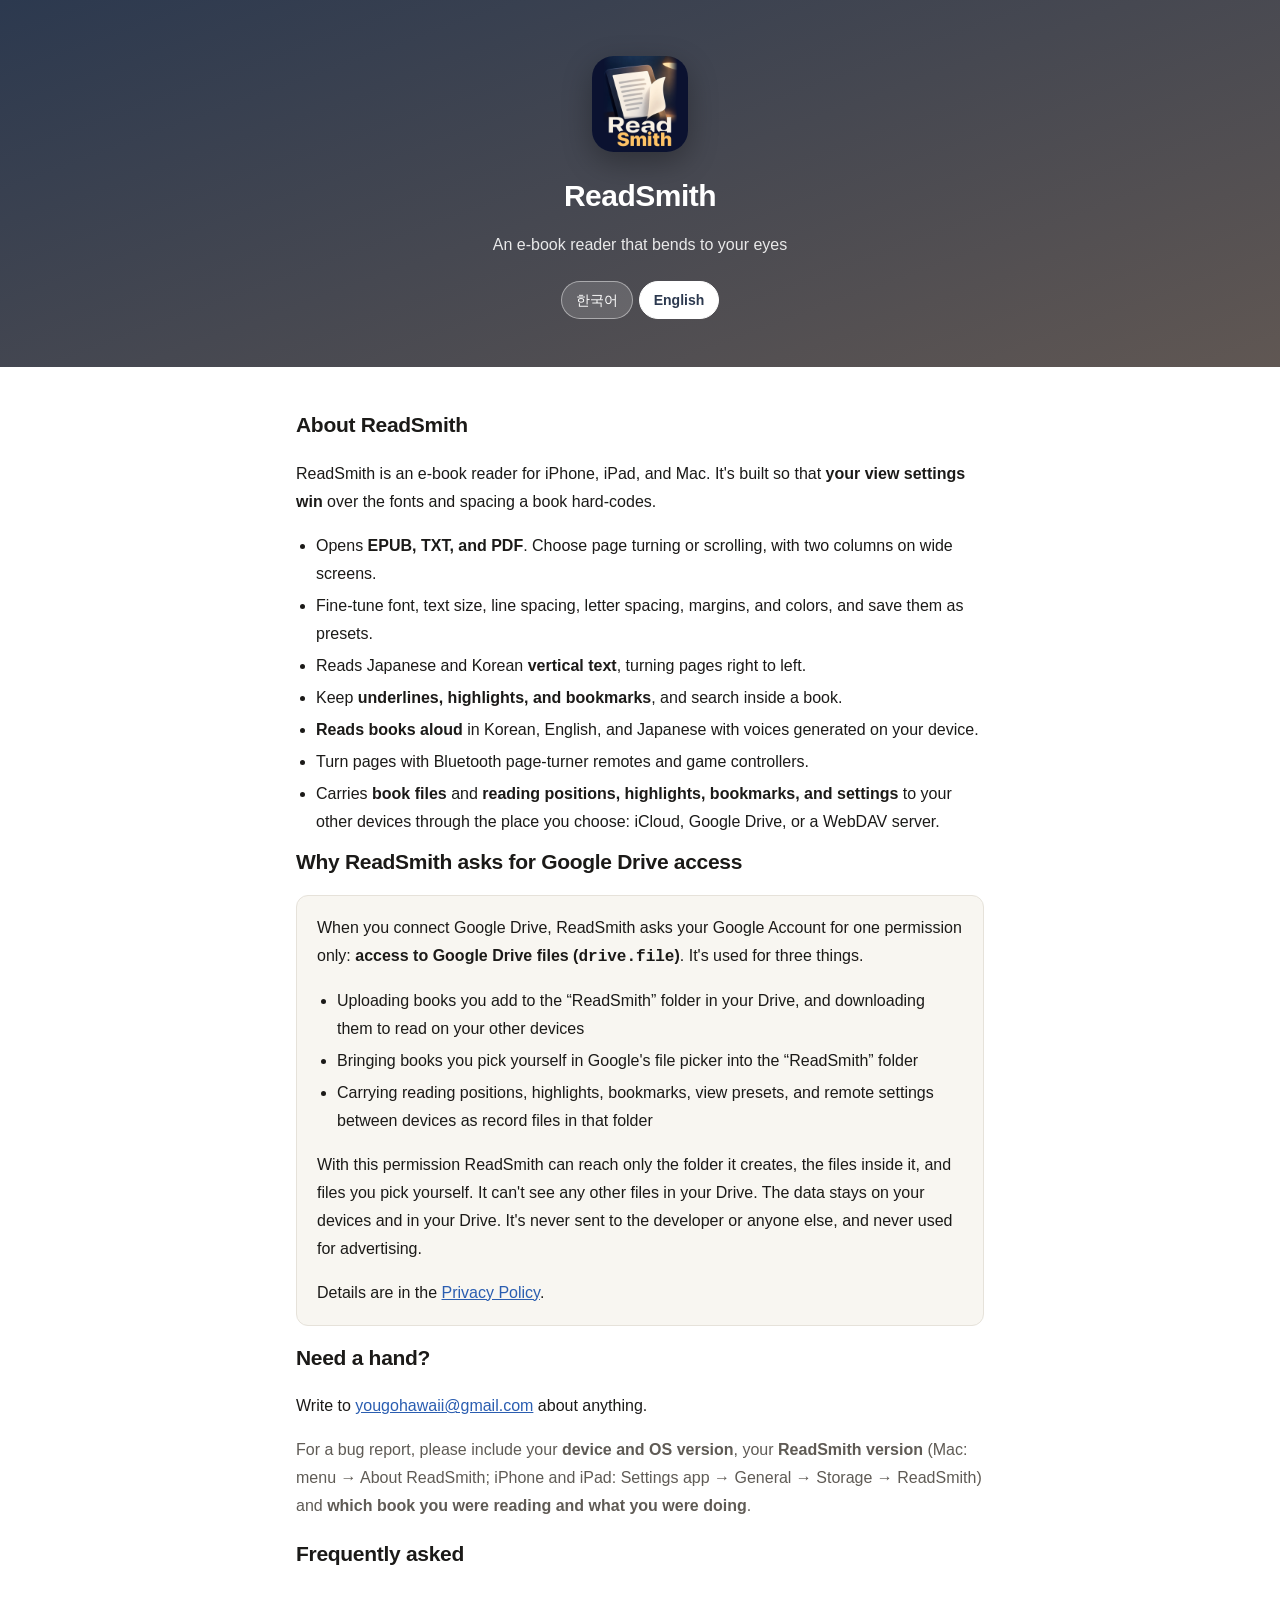
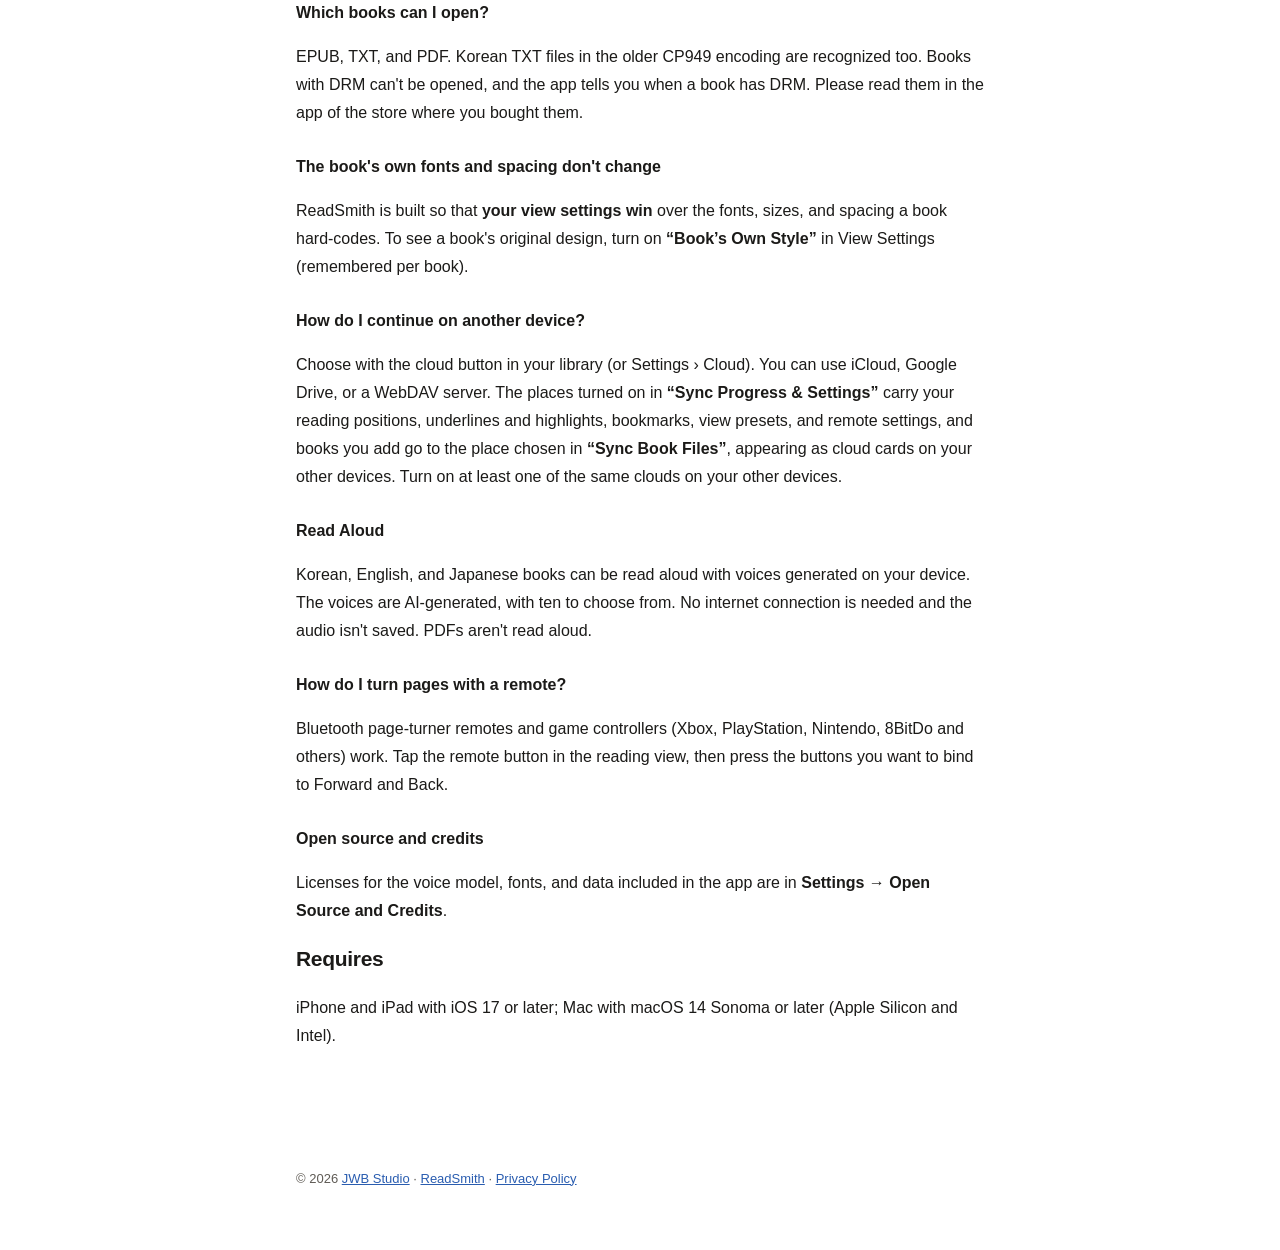
==== readsmith/index.html @ b88ccd4e "jwbstudio.app: 스튜디오 첫 화면, ReadSmith 페이지를 /readsmith/ 로(원본 ReadSmith 저장소 Site/), CNAME" ====
<!doctype html>
<html lang="ko">
<meta charset="utf-8">
<meta name="viewport" content="width=device-width,initial-scale=1">
<title>ReadSmith · 전자책 리더 · E-book Reader</title>
<meta name="description" content="ReadSmith — 책이 정한 글꼴과 간격보다 내 설정이 이기는 아이폰·아이패드·맥 전자책 리더. ReadSmith is an e-book reader for iPhone, iPad, and Mac.">
<script>document.documentElement.classList.add('js')</script>
<link rel="stylesheet" href="style.css">
<link rel="icon" href="icon.png">
<header>
  <img src="icon.png" alt="ReadSmith">
  <h1>ReadSmith</h1>
  <p><span data-loc="ko">내 눈에 맞춰 읽는 전자책 리더</span><span data-loc="en">An e-book reader that bends to your eyes</span></p>
  <div class="lang">
    <button data-pick="ko">한국어</button><button data-pick="en">English</button>
  </div>
</header>
<main>

<section data-loc="ko">
  <h2>ReadSmith는</h2>
  <p>아이폰, 아이패드, 맥에서 쓰는 전자책 리더입니다. 책에 박혀 있는 글꼴과 간격보다 <b>사용자가 정한 보기 설정이 이기도록</b> 만들었습니다.</p>
  <ul>
    <li><b>EPUB, TXT, PDF</b>를 엽니다. 쪽 넘김과 스크롤을 고르고, 넓은 화면은 두 단으로 봅니다.</li>
    <li>글꼴, 글자 크기, 줄 간격, 글자 간격, 여백, 색을 세밀하게 고르고 프리셋으로 저장합니다.</li>
    <li>일본어·한국어 <b>세로쓰기</b> 책을 오른쪽에서 왼쪽으로 넘기며 읽습니다.</li>
    <li><b>밑줄, 형광펜, 북마크</b>를 남기고, 책 안 검색으로 찾습니다.</li>
    <li>한국어, 영어, 일본어 책을 <b>기기 안에서 만든 목소리로 소리 내어 읽습니다.</b></li>
    <li>블루투스 페이지 넘김 리모컨과 게임패드로 쪽을 넘깁니다.</li>
    <li>iCloud, Google Drive, WebDAV 서버 가운데 고른 곳으로 <b>책 파일</b>과 <b>읽던 자리·밑줄·북마크·설정</b>을 다른 기기와 잇습니다.</li>
  </ul>

  <h2>Google Drive 접근을 청하는 까닭</h2>
  <div class="card">
    <p style="margin-top:0">Google Drive를 연결하면 ReadSmith는 Google 계정에 <b>Google Drive 파일 접근(<code>drive.file</code>)</b> 하나만 청합니다. 쓰는 곳은 셋입니다.</p>
    <ul>
      <li>넣은 책을 Drive의 «ReadSmith» 폴더에 올리고, 다른 기기에서 그 책을 받아 읽기</li>
      <li>Google 파일 선택 창에서 직접 고른 책을 «ReadSmith» 폴더로 가져오기</li>
      <li>읽던 자리, 밑줄, 북마크, 보기 프리셋, 리모컨 설정을 그 폴더 안의 기록 파일로 기기 사이에 잇기</li>
    </ul>
    <p>이 권한으로는 ReadSmith가 만든 폴더와 그 안의 파일, 그리고 사용자가 직접 고른 파일에만 닿습니다. 드라이브의 다른 파일은 볼 수 없습니다.
       받은 데이터는 사용자의 기기와 Drive에만 있고, 개발자를 비롯해 누구에게도 보내지 않으며 광고에 쓰지 않습니다.</p>
    <p style="margin-bottom:0">자세한 내용은 <a href="privacy.html">개인정보 처리방침</a>에 있습니다.</p>
  </div>

  <h2>도움이 필요하시면</h2>
  <p>무엇이든 메일로 보내 주십시오. <a href="mailto:yougohawaii@gmail.com">yougohawaii@gmail.com</a></p>
  <p class="dim">버그를 알려 주실 때는 <b>기기와 운영체제 버전</b>, <b>ReadSmith 버전</b>(맥: 메뉴 → ReadSmith에 관하여, 아이폰·아이패드: 설정 앱 → 일반 → 저장 공간 → ReadSmith),
     그리고 <b>어떤 책에서 무엇을 하다가 생겼는지</b>를 함께 적어 주시면 훨씬 빨리 찾습니다.</p>

  <h2>자주 묻는 것</h2>

  <h3>어떤 책을 열 수 있나요?</h3>
  <p>EPUB, TXT, PDF를 엽니다. 한국어 TXT 파일의 옛 인코딩(CP949)도 알아봅니다.
     DRM이 걸린 책은 열 수 없고, 열 때 DRM이라고 알려 드립니다. 구매한 서점의 앱에서 읽어 주십시오.</p>

  <h3>책에 정해진 글꼴이나 간격이 바뀌지 않습니다</h3>
  <p>ReadSmith는 책이 박아 둔 글꼴·크기·간격보다 <b>사용자의 보기 설정이 이기도록</b> 만들었습니다.
     책 디자인 그대로 보고 싶으시면 보기 설정의 <b>«책 모양 그대로»</b>를 켜 주십시오(책마다 따로 기억합니다).</p>

  <h3>여러 기기에서 이어 읽으려면</h3>
  <p>서재의 구름 단추(또는 설정 › 클라우드)에서 고릅니다. iCloud, Google Drive, WebDAV 서버를 쓸 수 있습니다.
     <b>«기록과 설정 동기화»</b>에서 켠 곳으로 읽던 자리, 밑줄·형광펜, 북마크, 보기 프리셋, 리모컨 설정이 이어지고,
     <b>«책 파일 동기화»</b>에서 고른 곳에 넣은 책이 올라가 다른 기기에서 구름 카드로 보입니다. 다른 기기도 같은 클라우드를 하나 이상 켜 주십시오.</p>

  <h3>소리로 읽기</h3>
  <p>한국어·영어·일본어 책을 기기 안에서 만든 목소리로 읽어 드립니다. 목소리는 AI로 만든 음성이며 열 가지 중에서 고를 수 있습니다.
     인터넷 연결이 필요 없고, 소리를 저장하지 않습니다. PDF는 소리로 읽지 않습니다.</p>

  <h3>리모컨으로 쪽을 넘기려면</h3>
  <p>블루투스 페이지 넘김 리모컨과 게임패드(엑스박스·플레이스테이션·닌텐도·8BitDo 등)를 쓸 수 있습니다.
     읽기 화면의 리모컨 단추를 누르고, 쓰실 버튼을 눌러 «앞으로»·«뒤로»에 묶어 주십시오.</p>

  <h3>오픈 소스와 출처</h3>
  <p>앱에 함께 들어 있는 음성 모델·글꼴·자료의 라이선스는 앱의 <b>설정 → 오픈 소스와 출처</b>에서 보실 수 있습니다.</p>

  <h2>필요한 것</h2>
  <p>iPhone·iPad는 iOS 17 이상, Mac은 macOS 14 Sonoma 이상(Apple Silicon과 Intel 모두).</p>
</section>

<section data-loc="en">
  <h2>About ReadSmith</h2>
  <p>ReadSmith is an e-book reader for iPhone, iPad, and Mac. It's built so that <b>your view settings win</b> over the fonts and spacing a book hard-codes.</p>
  <ul>
    <li>Opens <b>EPUB, TXT, and PDF</b>. Choose page turning or scrolling, with two columns on wide screens.</li>
    <li>Fine-tune font, text size, line spacing, letter spacing, margins, and colors, and save them as presets.</li>
    <li>Reads Japanese and Korean <b>vertical text</b>, turning pages right to left.</li>
    <li>Keep <b>underlines, highlights, and bookmarks</b>, and search inside a book.</li>
    <li><b>Reads books aloud</b> in Korean, English, and Japanese with voices generated on your device.</li>
    <li>Turn pages with Bluetooth page-turner remotes and game controllers.</li>
    <li>Carries <b>book files</b> and <b>reading positions, highlights, bookmarks, and settings</b> to your other devices through the place you choose: iCloud, Google Drive, or a WebDAV server.</li>
  </ul>

  <h2>Why ReadSmith asks for Google Drive access</h2>
  <div class="card">
    <p style="margin-top:0">When you connect Google Drive, ReadSmith asks your Google Account for one permission only: <b>access to Google Drive files (<code>drive.file</code>)</b>. It's used for three things.</p>
    <ul>
      <li>Uploading books you add to the “ReadSmith” folder in your Drive, and downloading them to read on your other devices</li>
      <li>Bringing books you pick yourself in Google's file picker into the “ReadSmith” folder</li>
      <li>Carrying reading positions, highlights, bookmarks, view presets, and remote settings between devices as record files in that folder</li>
    </ul>
    <p>With this permission ReadSmith can reach only the folder it creates, the files inside it, and files you pick yourself. It can't see any other files in your Drive.
       The data stays on your devices and in your Drive. It's never sent to the developer or anyone else, and never used for advertising.</p>
    <p style="margin-bottom:0">Details are in the <a href="privacy.html">Privacy Policy</a>.</p>
  </div>

  <h2>Need a hand?</h2>
  <p>Write to <a href="mailto:yougohawaii@gmail.com">yougohawaii@gmail.com</a> about anything.</p>
  <p class="dim">For a bug report, please include your <b>device and OS version</b>, your <b>ReadSmith version</b>
     (Mac: menu → About ReadSmith; iPhone and iPad: Settings app → General → Storage → ReadSmith) and <b>which book you were reading and what you were doing</b>.</p>

  <h2>Frequently asked</h2>

  <h3>Which books can I open?</h3>
  <p>EPUB, TXT, and PDF. Korean TXT files in the older CP949 encoding are recognized too.
     Books with DRM can't be opened, and the app tells you when a book has DRM. Please read them in the app of the store where you bought them.</p>

  <h3>The book's own fonts and spacing don't change</h3>
  <p>ReadSmith is built so that <b>your view settings win</b> over the fonts, sizes, and spacing a book hard-codes.
     To see a book's original design, turn on <b>“Book’s Own Style”</b> in View Settings (remembered per book).</p>

  <h3>How do I continue on another device?</h3>
  <p>Choose with the cloud button in your library (or Settings › Cloud). You can use iCloud, Google Drive, or a WebDAV server.
     The places turned on in <b>“Sync Progress &amp; Settings”</b> carry your reading positions, underlines and highlights, bookmarks, view presets, and remote settings,
     and books you add go to the place chosen in <b>“Sync Book Files”</b>, appearing as cloud cards on your other devices. Turn on at least one of the same clouds on your other devices.</p>

  <h3>Read Aloud</h3>
  <p>Korean, English, and Japanese books can be read aloud with voices generated on your device. The voices are AI-generated, with ten to choose from.
     No internet connection is needed and the audio isn't saved. PDFs aren't read aloud.</p>

  <h3>How do I turn pages with a remote?</h3>
  <p>Bluetooth page-turner remotes and game controllers (Xbox, PlayStation, Nintendo, 8BitDo and others) work.
     Tap the remote button in the reading view, then press the buttons you want to bind to Forward and Back.</p>

  <h3>Open source and credits</h3>
  <p>Licenses for the voice model, fonts, and data included in the app are in <b>Settings → Open Source and Credits</b>.</p>

  <h2>Requires</h2>
  <p>iPhone and iPad with iOS 17 or later; Mac with macOS 14 Sonoma or later (Apple Silicon and Intel).</p>
</section>
</main>
<footer>
  <div data-loc="ko">© 2026 <a href="/">JWB Studio</a> · <a href="./">ReadSmith</a> · <a href="privacy.html">개인정보 처리방침</a></div>
  <div data-loc="en">© 2026 <a href="/">JWB Studio</a> · <a href="./">ReadSmith</a> · <a href="privacy.html">Privacy Policy</a></div>
</footer>
<script src="lang.js"></script>
---- readsmith/style.css ----
/* ReadSmith 공개 페이지(지원·개인정보 처리방침). 머리 색은 앱 아이콘의 위·아래 띠에서 뽑았다(#2C394F → #605753).
   틀은 Nanopik 공개 페이지와 같다(전역 규칙: 지원·개인정보 URL 은 앱 저장소 Site/ 원본 → 공개 저장소 <앱>-site). */
:root{
  --head-1:#2C394F; --head-2:#605753; --gold:#C9A86A;
  --bg:#ffffff; --fg:#1b1a18; --dim:#5f5b55; --line:#e6e2da; --card:#f8f6f1; --link:#2a5db0;
}
@media (prefers-color-scheme: dark){
  :root:not([data-theme="light"]){
    --bg:#121110; --fg:#ece8e1; --dim:#a39d93; --line:#2c2925; --card:#1a1816; --link:#8fb4ee;
  }
}
:root[data-theme="dark"]{
  --bg:#121110; --fg:#ece8e1; --dim:#a39d93; --line:#2c2925; --card:#1a1816; --link:#8fb4ee;
}
*{box-sizing:border-box}
body{margin:0;background:var(--bg);color:var(--fg);
  font:16px/1.75 -apple-system,BlinkMacSystemFont,"Apple SD Gothic Neo","Segoe UI",sans-serif;
  -webkit-font-smoothing:antialiased}
header{background:linear-gradient(160deg,var(--head-1),var(--head-2));color:#fff;
  padding:56px 16px 48px;text-align:center}
header img{width:96px;height:96px;border-radius:21.5px;display:block;margin:0 auto 18px;
  box-shadow:0 10px 30px rgba(0,0,0,.3)}
header h1{margin:0;font-size:30px;letter-spacing:-.5px}
header p{margin:8px 0 0;opacity:.88;font-size:16px}
main{max-width:720px;margin:0 auto;padding:0 16px 80px}
section{padding-top:40px}
h2{font-size:21px;margin:0 0 10px;letter-spacing:-.3px}
h3{font-size:16px;margin:26px 0 6px}
.dim{color:var(--dim)}
ul{padding-left:20px;margin:8px 0}
li{margin:4px 0}
.card{background:var(--card);border:1px solid var(--line);border-radius:12px;padding:18px 20px;margin:14px 0}
a{color:var(--link)}
footer{max-width:720px;margin:0 auto;padding:22px 16px 60px;color:var(--dim);font-size:13px}
.lang{display:flex;gap:6px;justify-content:center;margin-top:22px}
.lang button{border:1px solid rgba(255,255,255,.45);background:rgba(255,255,255,.14);color:#fff;
  padding:6px 14px;border-radius:999px;font:inherit;font-size:14px;cursor:pointer;min-height:36px}
.lang button[aria-pressed="true"]{background:#fff;color:var(--head-1);border-color:#fff;font-weight:600}
/* ⛔ 선택자를 `[lang]` 으로 두지 말 것 — <html lang="…"> 까지 걸려 페이지가 통째로 사라진다(Nanopik 에서 겪음). */
/* 자바스크립트가 없으면(검색·심사 도구) 영어 본문을 보인다 — 전부 숨기면 빈 페이지로 읽혔다(2026-10-30, 구글 브랜드 검증 준비).
   lang.js 가 <html> 에 .js 를 달면 그때부터 고른 언어만. */
html:not(.js) [data-loc="ko"]{display:none}
html.js [data-loc]{display:none}
html.js [data-loc].on{display:block}
html.js span[data-loc].on{display:inline}
@media (max-width:520px){header{padding:40px 16px 36px}header h1{font-size:25px}}
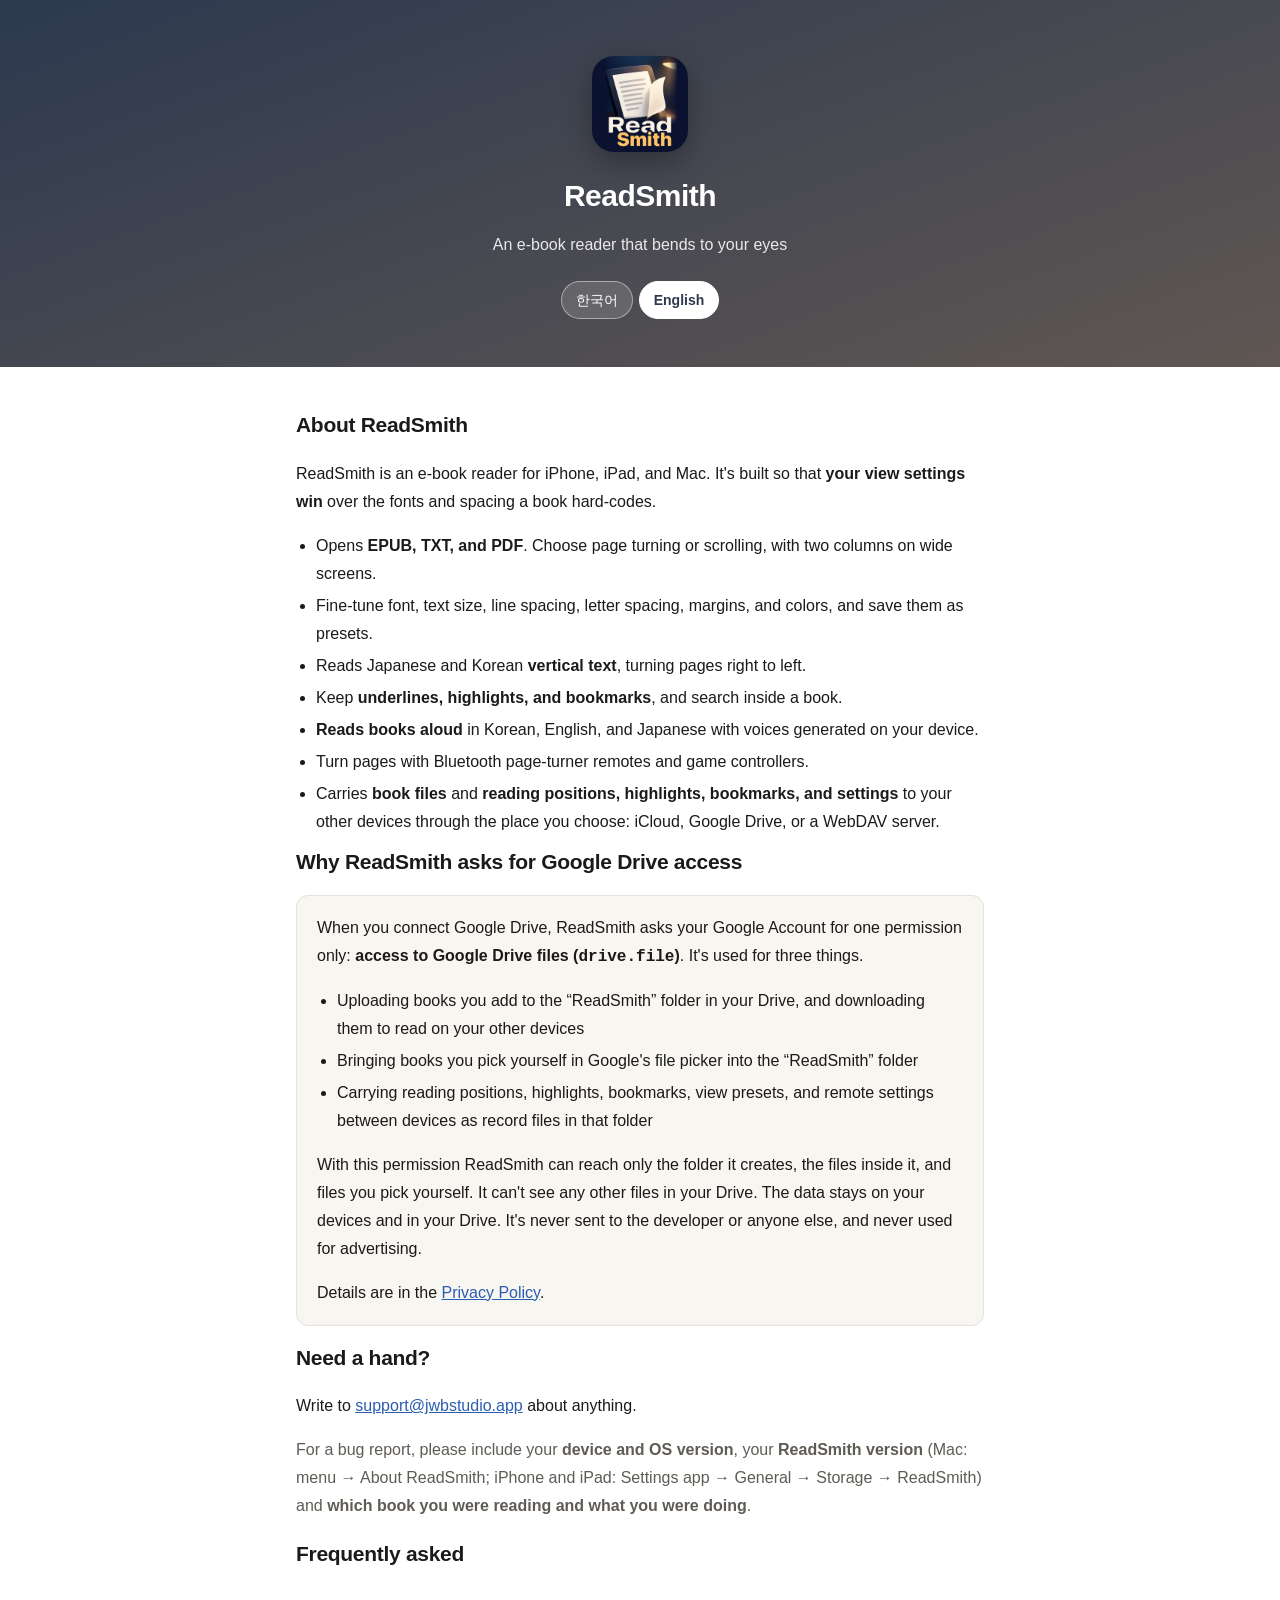
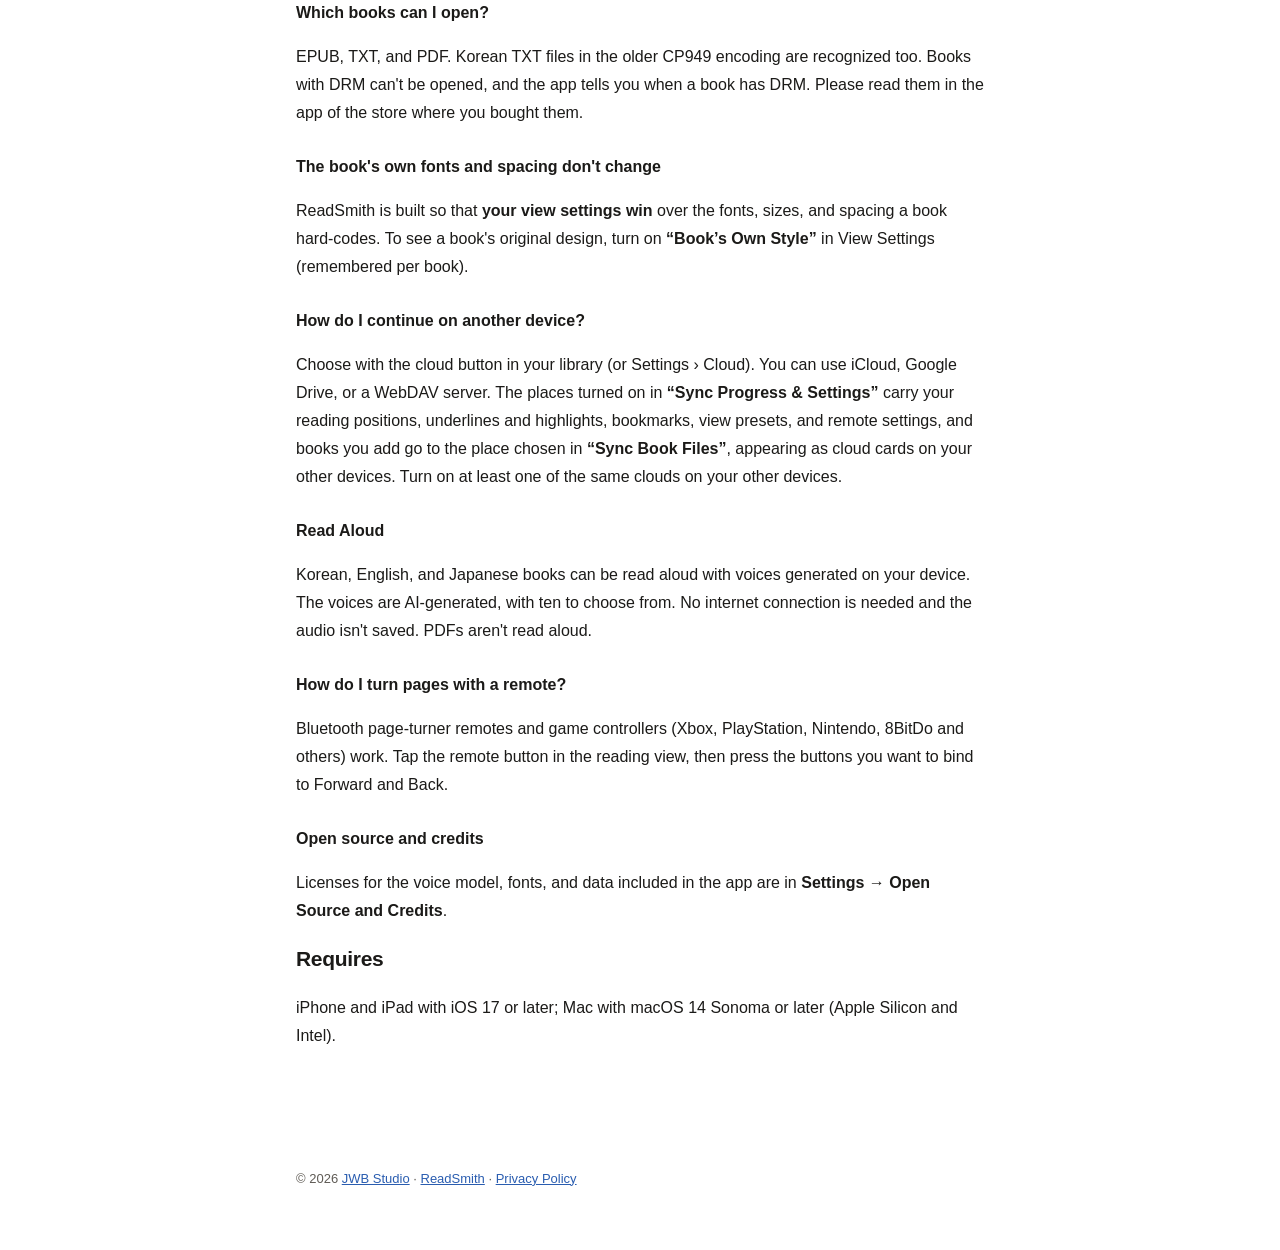
==== commit 334e4914: "ReadSmith 저장소 Site/ (30a11b1) 에서 갱신" ====
--- a/readsmith/index.html
+++ b/readsmith/index.html
@@ -44,7 +44,7 @@
   </div>
 
   <h2>도움이 필요하시면</h2>
-  <p>무엇이든 메일로 보내 주십시오. <a href="mailto:yougohawaii@gmail.com">yougohawaii@gmail.com</a></p>
+  <p>무엇이든 메일로 보내 주십시오. <a href="mailto:support@jwbstudio.app">support@jwbstudio.app</a></p>
   <p class="dim">버그를 알려 주실 때는 <b>기기와 운영체제 버전</b>, <b>ReadSmith 버전</b>(맥: 메뉴 → ReadSmith에 관하여, 아이폰·아이패드: 설정 앱 → 일반 → 저장 공간 → ReadSmith),
      그리고 <b>어떤 책에서 무엇을 하다가 생겼는지</b>를 함께 적어 주시면 훨씬 빨리 찾습니다.</p>
 
@@ -105,7 +105,7 @@
   </div>
 
   <h2>Need a hand?</h2>
-  <p>Write to <a href="mailto:yougohawaii@gmail.com">yougohawaii@gmail.com</a> about anything.</p>
+  <p>Write to <a href="mailto:support@jwbstudio.app">support@jwbstudio.app</a> about anything.</p>
   <p class="dim">For a bug report, please include your <b>device and OS version</b>, your <b>ReadSmith version</b>
      (Mac: menu → About ReadSmith; iPhone and iPad: Settings app → General → Storage → ReadSmith) and <b>which book you were reading and what you were doing</b>.</p>
 
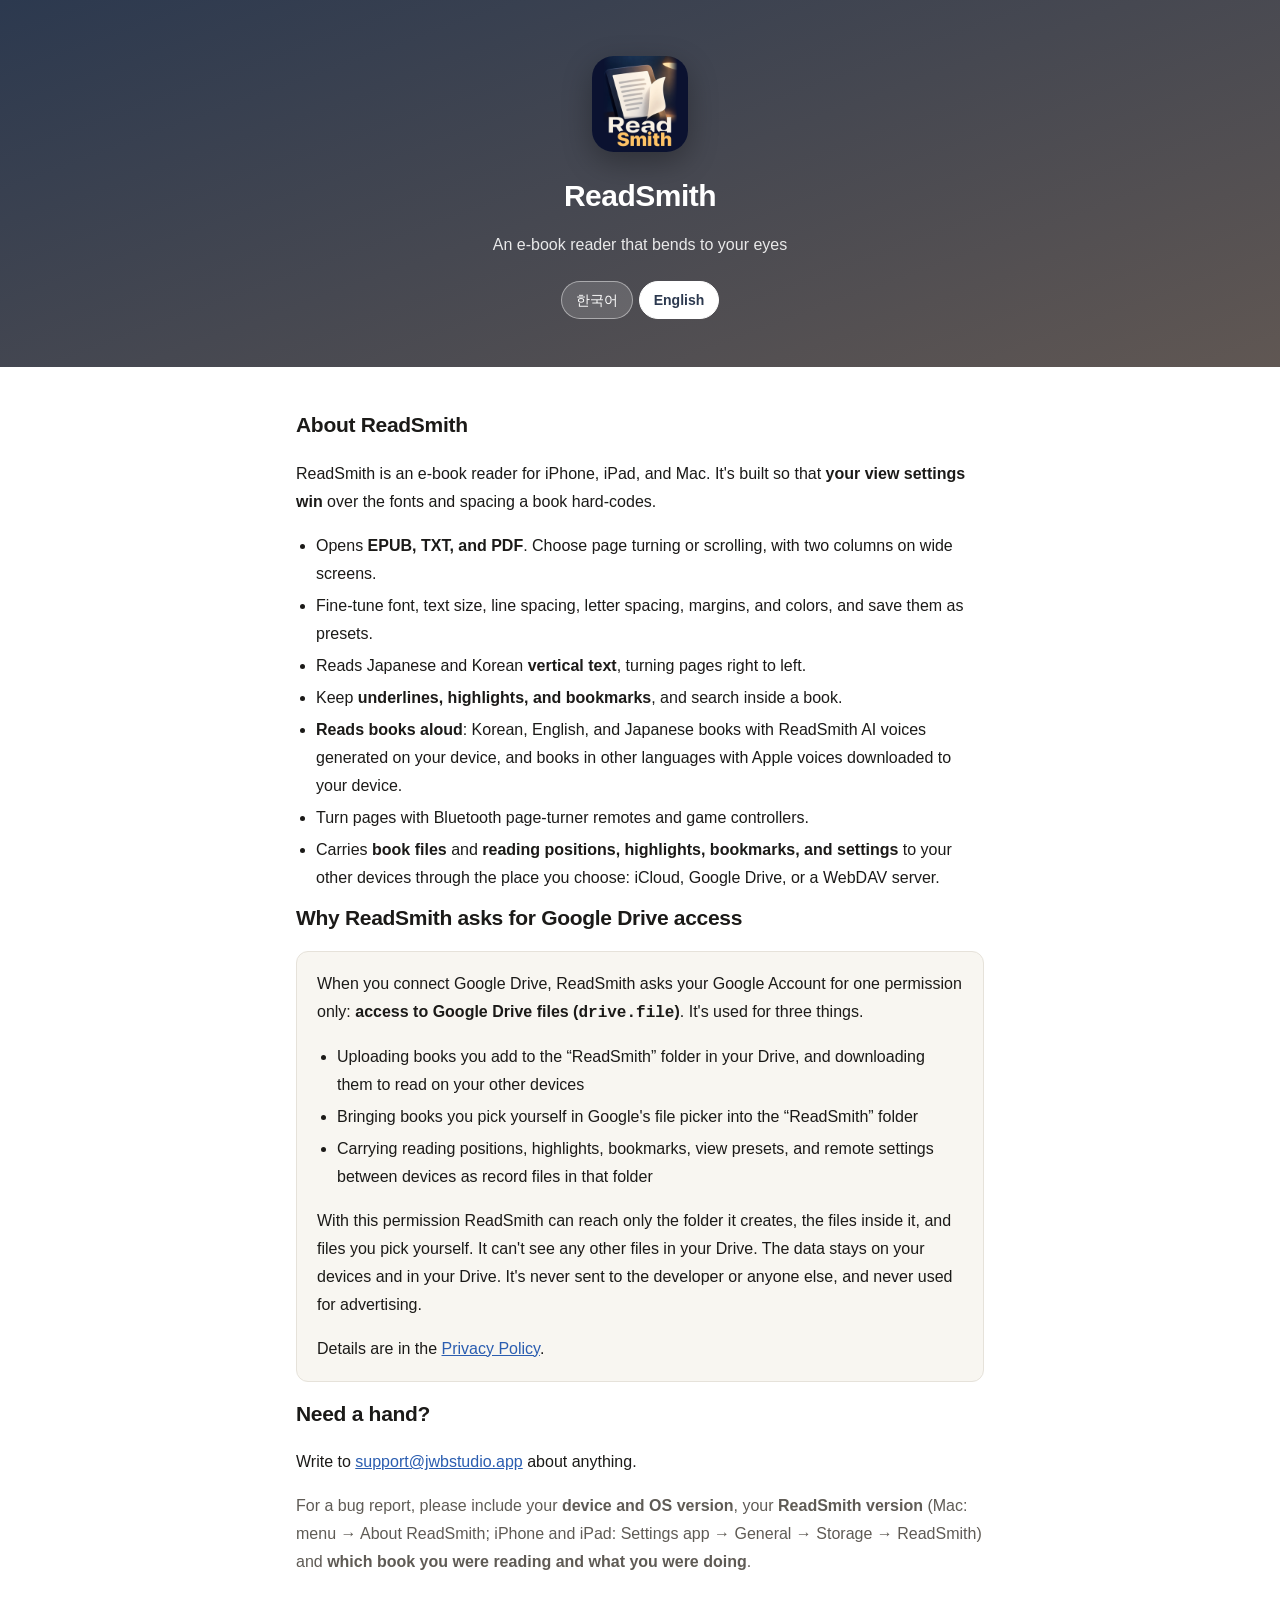
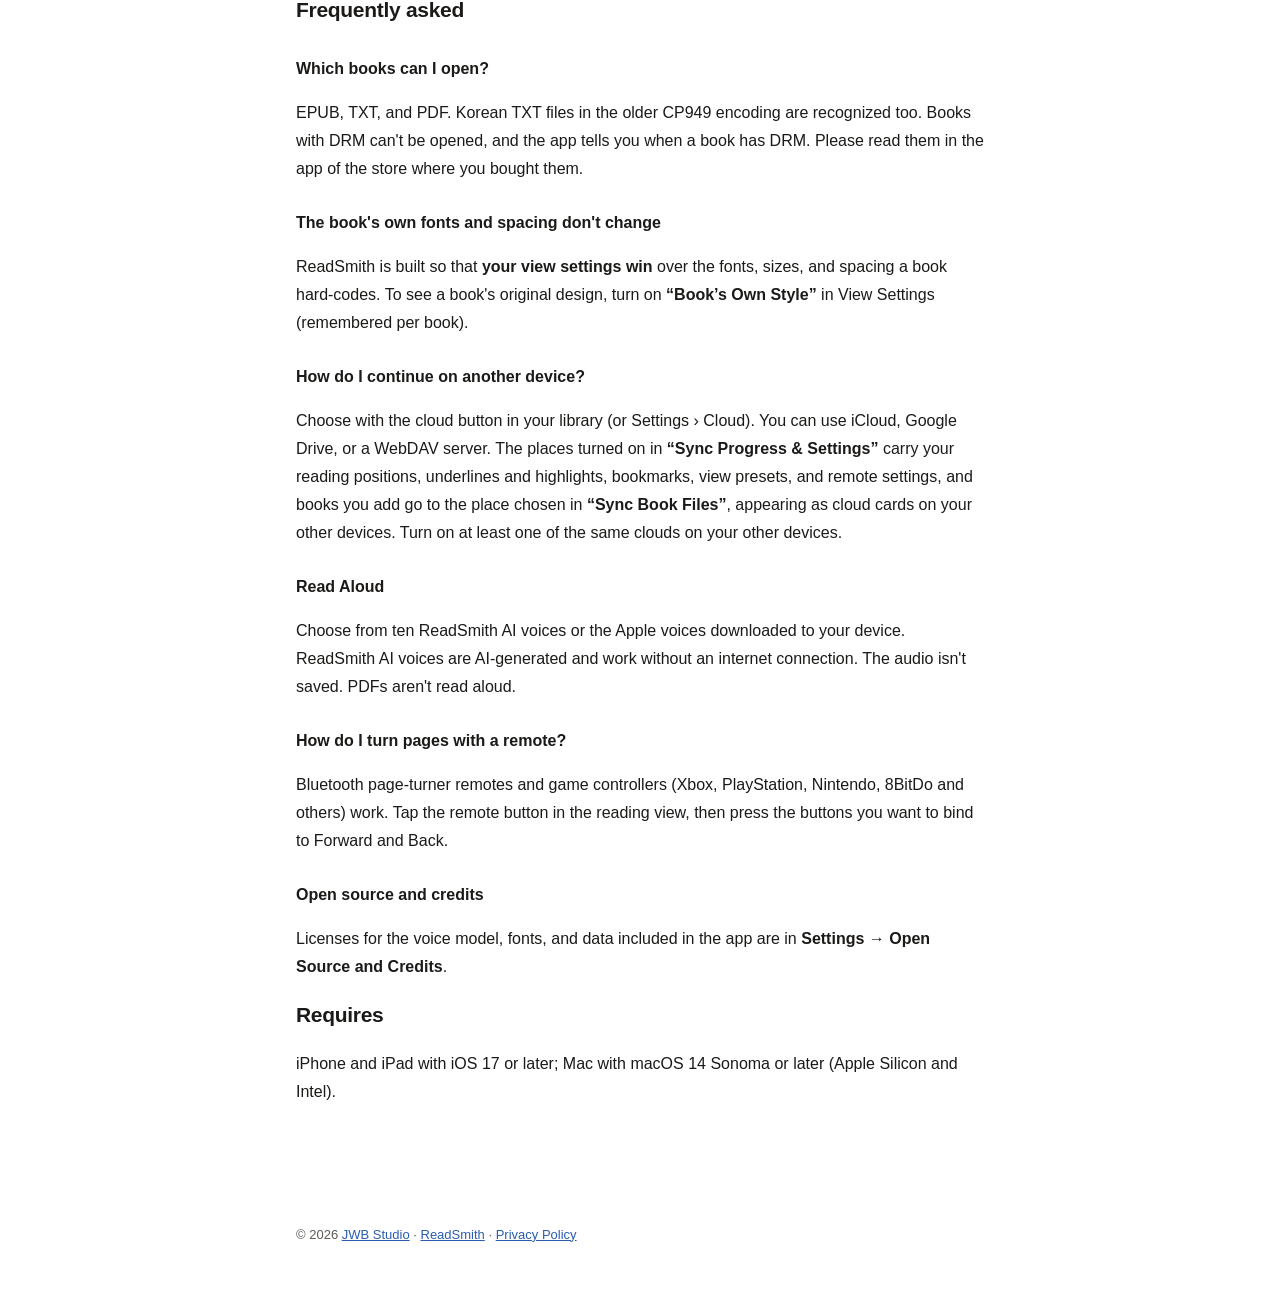
==== commit 18bb76c7: "ReadSmith 저장소 Site/ (702520c) 에서 갱신" ====
--- a/readsmith/index.html
+++ b/readsmith/index.html
@@ -25,7 +25,7 @@
     <li>글꼴, 글자 크기, 줄 간격, 글자 간격, 여백, 색을 세밀하게 고르고 프리셋으로 저장합니다.</li>
     <li>일본어·한국어 <b>세로쓰기</b> 책을 오른쪽에서 왼쪽으로 넘기며 읽습니다.</li>
     <li><b>밑줄, 형광펜, 북마크</b>를 남기고, 책 안 검색으로 찾습니다.</li>
-    <li>한국어, 영어, 일본어 책을 <b>기기 안에서 만든 목소리로 소리 내어 읽습니다.</b></li>
+    <li>한국어·영어·일본어 책은 기기 안에서 만드는 ReadSmith AI 목소리로, 다른 언어 책은 기기에 받은 Apple 목소리로도 <b>소리 내어 읽습니다.</b></li>
     <li>블루투스 페이지 넘김 리모컨과 게임패드로 쪽을 넘깁니다.</li>
     <li>iCloud, Google Drive, WebDAV 서버 가운데 고른 곳으로 <b>책 파일</b>과 <b>읽던 자리·밑줄·북마크·설정</b>을 다른 기기와 잇습니다.</li>
   </ul>
@@ -64,8 +64,8 @@
      <b>«책 파일 동기화»</b>에서 고른 곳에 넣은 책이 올라가 다른 기기에서 구름 카드로 보입니다. 다른 기기도 같은 클라우드를 하나 이상 켜 주십시오.</p>
 
   <h3>소리로 읽기</h3>
-  <p>한국어·영어·일본어 책을 기기 안에서 만든 목소리로 읽어 드립니다. 목소리는 AI로 만든 음성이며 열 가지 중에서 고를 수 있습니다.
-     인터넷 연결이 필요 없고, 소리를 저장하지 않습니다. PDF는 소리로 읽지 않습니다.</p>
+  <p>ReadSmith AI 목소리 열 가지와, 기기에 받은 Apple 목소리 가운데에서 고를 수 있습니다. ReadSmith AI 목소리는 AI로 만든 음성이며 인터넷 연결 없이 읽습니다.
+     소리는 저장하지 않습니다. PDF는 소리로 읽지 않습니다.</p>
 
   <h3>리모컨으로 쪽을 넘기려면</h3>
   <p>블루투스 페이지 넘김 리모컨과 게임패드(엑스박스·플레이스테이션·닌텐도·8BitDo 등)를 쓸 수 있습니다.
@@ -86,7 +86,7 @@
     <li>Fine-tune font, text size, line spacing, letter spacing, margins, and colors, and save them as presets.</li>
     <li>Reads Japanese and Korean <b>vertical text</b>, turning pages right to left.</li>
     <li>Keep <b>underlines, highlights, and bookmarks</b>, and search inside a book.</li>
-    <li><b>Reads books aloud</b> in Korean, English, and Japanese with voices generated on your device.</li>
+    <li><b>Reads books aloud</b>: Korean, English, and Japanese books with ReadSmith AI voices generated on your device, and books in other languages with Apple voices downloaded to your device.</li>
     <li>Turn pages with Bluetooth page-turner remotes and game controllers.</li>
     <li>Carries <b>book files</b> and <b>reading positions, highlights, bookmarks, and settings</b> to your other devices through the place you choose: iCloud, Google Drive, or a WebDAV server.</li>
   </ul>
@@ -125,8 +125,8 @@
      and books you add go to the place chosen in <b>“Sync Book Files”</b>, appearing as cloud cards on your other devices. Turn on at least one of the same clouds on your other devices.</p>
 
   <h3>Read Aloud</h3>
-  <p>Korean, English, and Japanese books can be read aloud with voices generated on your device. The voices are AI-generated, with ten to choose from.
-     No internet connection is needed and the audio isn't saved. PDFs aren't read aloud.</p>
+  <p>Choose from ten ReadSmith AI voices or the Apple voices downloaded to your device. ReadSmith AI voices are AI-generated and work without an internet connection.
+     The audio isn't saved. PDFs aren't read aloud.</p>
 
   <h3>How do I turn pages with a remote?</h3>
   <p>Bluetooth page-turner remotes and game controllers (Xbox, PlayStation, Nintendo, 8BitDo and others) work.
